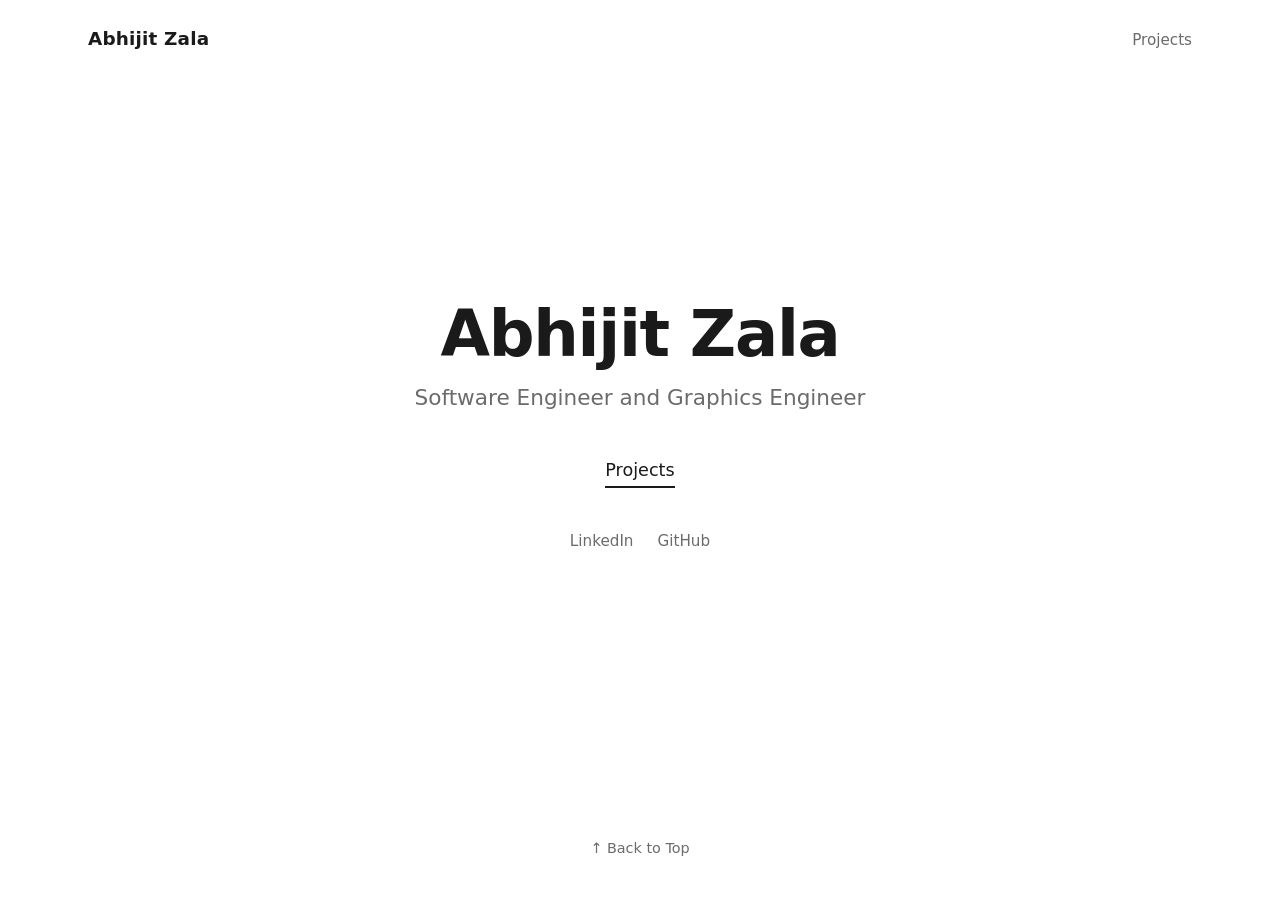
==== index.html @ 0364fd69 "first" ====
<!DOCTYPE html>
<html lang="en">
<head>
  <meta charset="UTF-8">
  <meta name="viewport" content="width=device-width, initial-scale=1">
  <title>Abhijit Zala</title>
  <meta name="description" content="Abhijit Zala - Software Engineer and Graphics Engineer">
  <link rel="stylesheet" href="style.css">
</head>
<body class="home-page">
  <header class="site-header">
    <a class="site-name" href="index.html">Abhijit Zala</a>
    <nav aria-label="Main">
      <a href="projects.html">Projects</a>
    </nav>
  </header>
  <main id="top" class="home">
    <h1>Abhijit Zala</h1>
    <p class="tagline">Software Engineer and Graphics Engineer</p>
    <nav class="home-links" aria-label="Projects">
      <a href="projects.html">Projects</a>
    </nav>
    <ul class="social">
      <li><a href="https://www.linkedin.com/in/abhijit-z/">LinkedIn</a></li>
      <li><a href="https://github.com/tiredbunny">GitHub</a></li>
    </ul>
  </main>
  <footer class="site-footer">
    <a href="#top">&uarr; Back to Top</a>
  </footer>
</body>
</html>
---- style.css ----
/* Minimal portfolio styling, structured like the old Adobe Portfolio site */
:root {
  --bg: #ffffff;
  --text: #1a1a1a;
  --muted: #6b6b6b;
  --line: #e6e6e6;
  --accent: #1a1a1a;
  --max: 1200px;
  --pad: clamp(1rem, 4vw, 3rem);
}

@media (prefers-color-scheme: dark) {
  :root {
    --bg: #111111;
    --text: #f0f0f0;
    --muted: #9a9a9a;
    --line: #2a2a2a;
    --accent: #f0f0f0;
  }
}

*, *::before, *::after { box-sizing: border-box; }

html { scroll-behavior: smooth; }

body {
  margin: 0;
  background: var(--bg);
  color: var(--text);
  font-family: system-ui, -apple-system, "Segoe UI", Roboto, Helvetica, Arial, sans-serif;
  line-height: 1.6;
  -webkit-font-smoothing: antialiased;
  min-height: 100vh;
  display: flex;
  flex-direction: column;
}

main { flex: 1; }

img { max-width: 100%; display: block; }
ul { margin: 0; padding: 0; list-style: none; }
h1, h2 { line-height: 1.2; font-weight: 600; }

a { color: inherit; text-decoration: none; }
a:focus-visible { outline: 2px solid var(--accent); outline-offset: 3px; }

.visually-hidden {
  position: absolute !important;
  width: 1px; height: 1px;
  overflow: hidden;
  clip: rect(0 0 0 0);
  white-space: nowrap;
}

/* ---------- Header ---------- */
.site-header {
  display: flex;
  align-items: baseline;
  justify-content: space-between;
  flex-wrap: wrap;
  gap: 0.5rem 2rem;
  padding: 1.5rem var(--pad);
  max-width: var(--max);
  width: 100%;
  margin: 0 auto;
}

.site-name { font-size: 1.15rem; font-weight: 600; letter-spacing: 0.01em; }

.site-header nav { display: flex; gap: 1.75rem; }
.site-header nav a { color: var(--muted); font-size: 0.95rem; transition: color 0.15s; }
.site-header nav a:hover { color: var(--text); }

/* ---------- Home ---------- */
.home {
  display: flex;
  flex-direction: column;
  align-items: center;
  justify-content: center;
  text-align: center;
  padding: 4rem var(--pad) 6rem;
}
.home h1 { font-size: clamp(2.25rem, 7vw, 4rem); margin: 0 0 0.5rem; letter-spacing: -0.02em; }
.tagline { font-size: clamp(1rem, 2.5vw, 1.35rem); color: var(--muted); margin: 0 0 2.5rem; }

.home-links { display: flex; flex-wrap: wrap; justify-content: center; gap: 1rem 2.5rem; margin-bottom: 2.5rem; }
.home-links a {
  font-size: 1.1rem;
  padding-bottom: 0.15rem;
  border-bottom: 2px solid var(--text);
  transition: opacity 0.15s;
}
.home-links a:hover { opacity: 0.6; }

.social { display: flex; gap: 1.5rem; }
.social a { color: var(--muted); font-size: 0.95rem; }
.social a:hover { color: var(--text); }

/* ---------- Project grid ---------- */
.grid {
  display: grid;
  grid-template-columns: repeat(auto-fill, minmax(260px, 1fr));
  gap: 2rem 1.5rem;
}

.listing .grid,
.more .grid { max-width: var(--max); margin: 0 auto; }

.listing main { padding: 1rem var(--pad) 4rem; }

.card { display: block; }
.thumb {
  display: block;
  aspect-ratio: 4 / 3;
  overflow: hidden;
  background: var(--line);
}
.thumb img { width: 100%; height: 100%; object-fit: cover; transition: transform 0.35s ease, opacity 0.2s; }
.card:hover .thumb img { transform: scale(1.04); opacity: 0.9; }

.caption { display: block; margin-top: 0.6rem; font-size: 0.95rem; font-weight: 500; }
.year { color: var(--muted); font-weight: 400; margin-left: 0.35rem; }

/* ---------- Project page ---------- */
.project-page { max-width: 820px; width: 100%; margin: 0 auto; padding: 1rem var(--pad) 3rem; }
.project-page h1 { font-size: clamp(1.75rem, 5vw, 2.5rem); margin: 0 0 0.35rem; letter-spacing: -0.01em; }
.tech { color: var(--muted); margin: 0 0 1.75rem; }
.cover { width: 100%; margin-bottom: 2rem; background: var(--line); }

.text p { margin: 0 0 1rem; }
.text h2 { font-size: 1.1rem; margin: 1.75rem 0 0.5rem; }
.text ul { list-style: disc; padding-left: 1.25rem; margin: 0 0 1rem; }
.text li { margin-bottom: 0.4rem; }
.source a { text-decoration: underline; text-underline-offset: 3px; word-break: break-all; }

.more { margin-top: 4rem; padding-top: 2rem; border-top: 1px solid var(--line); max-width: var(--max); width: 100%; }
.more h2 { font-size: 1.1rem; margin: 0 0 1.25rem; }
.project-page { max-width: var(--max); }
.project-page article { max-width: 820px; margin: 0 auto; }
.back { margin: 2rem 0 0; color: var(--muted); }
.back a:hover { color: var(--text); }

/* ---------- Gallery (screenshots from the old project page) ---------- */
.gallery { display: grid; gap: 1.25rem; margin-top: 2rem; }
.gallery figure { margin: 0; }
.gallery img { width: 100%; background: var(--line); }
.gallery video { width: 100%; background: #000; }
.gallery .embed { aspect-ratio: 16 / 9; }
.gallery .embed iframe { width: 100%; height: 100%; border: 0; }

/* ---------- Footer ---------- */
.site-footer {
  text-align: center;
  padding: 2rem var(--pad) 2.5rem;
  color: var(--muted);
  font-size: 0.9rem;
}
.site-footer a:hover { color: var(--text); }

@media (max-width: 560px) {
  .grid { grid-template-columns: 1fr; }
}

@media (prefers-reduced-motion: reduce) {
  html { scroll-behavior: auto; }
  * { transition: none !important; }
}
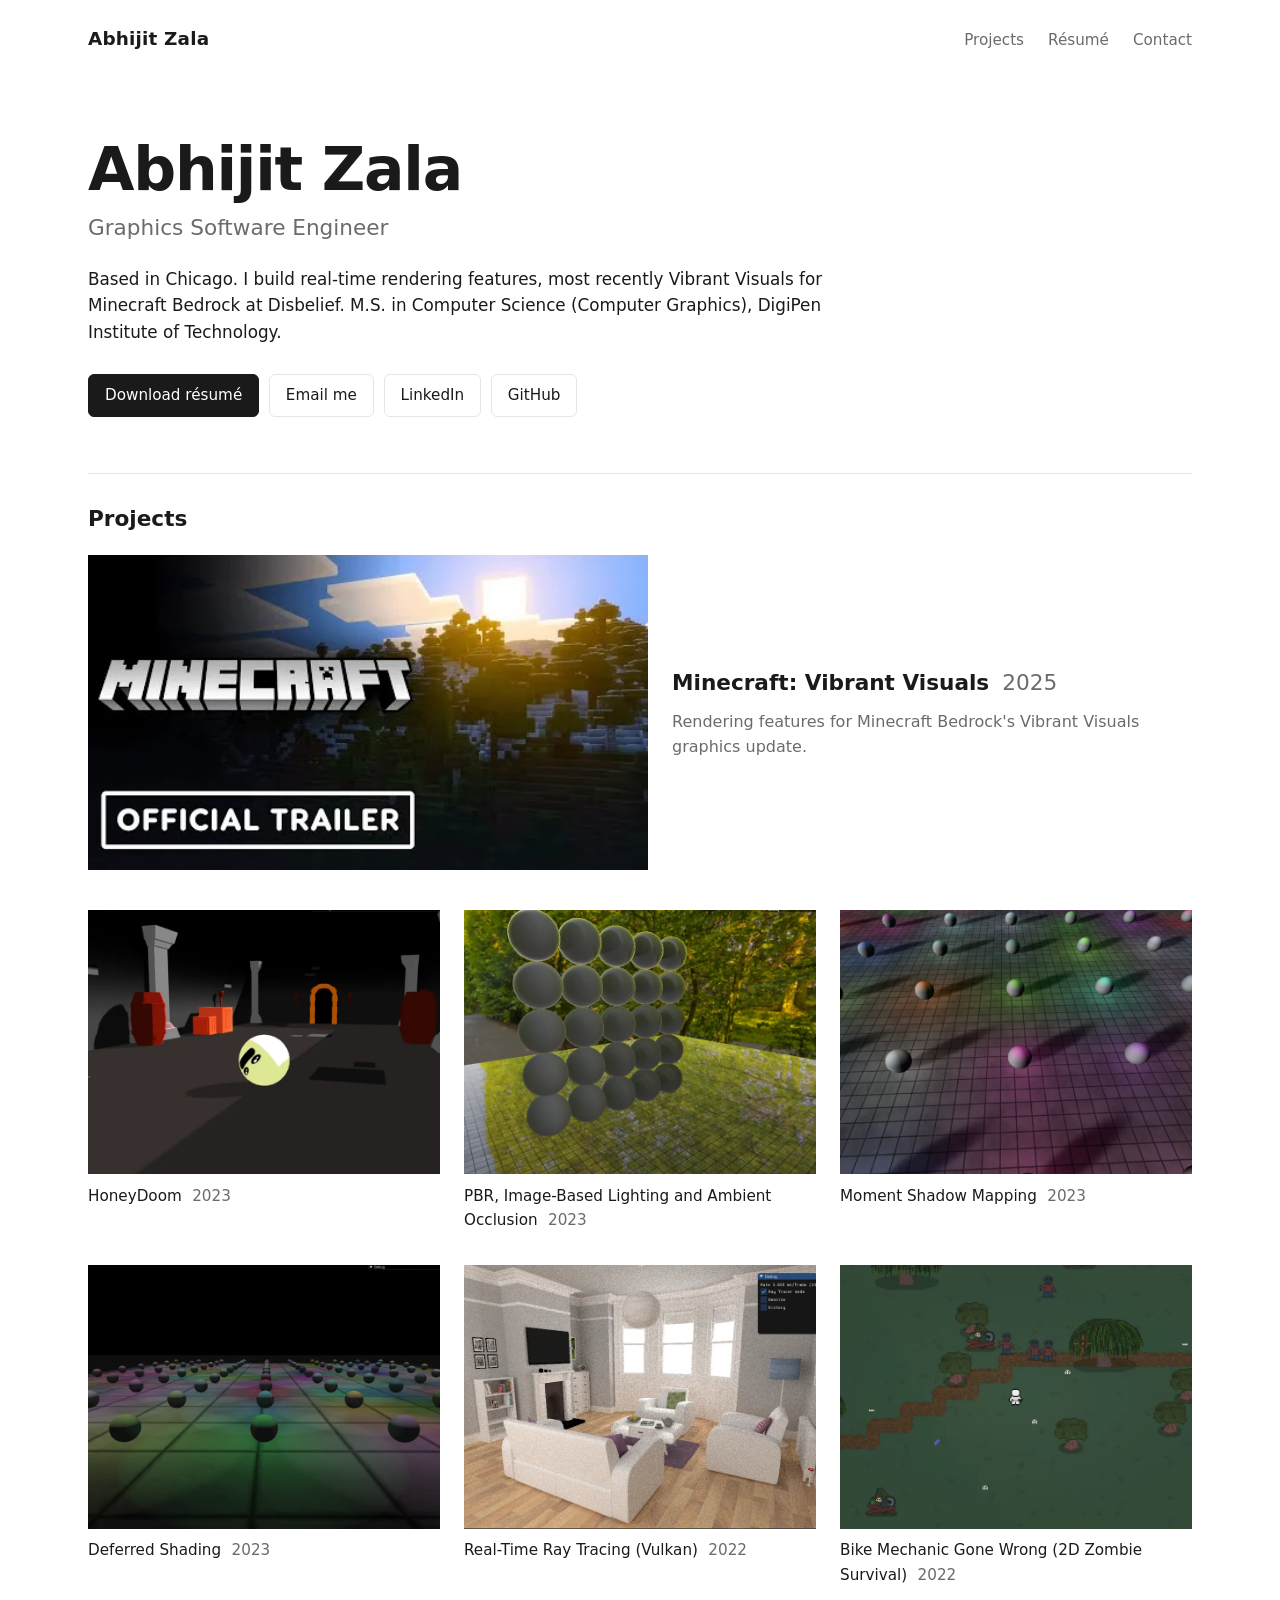
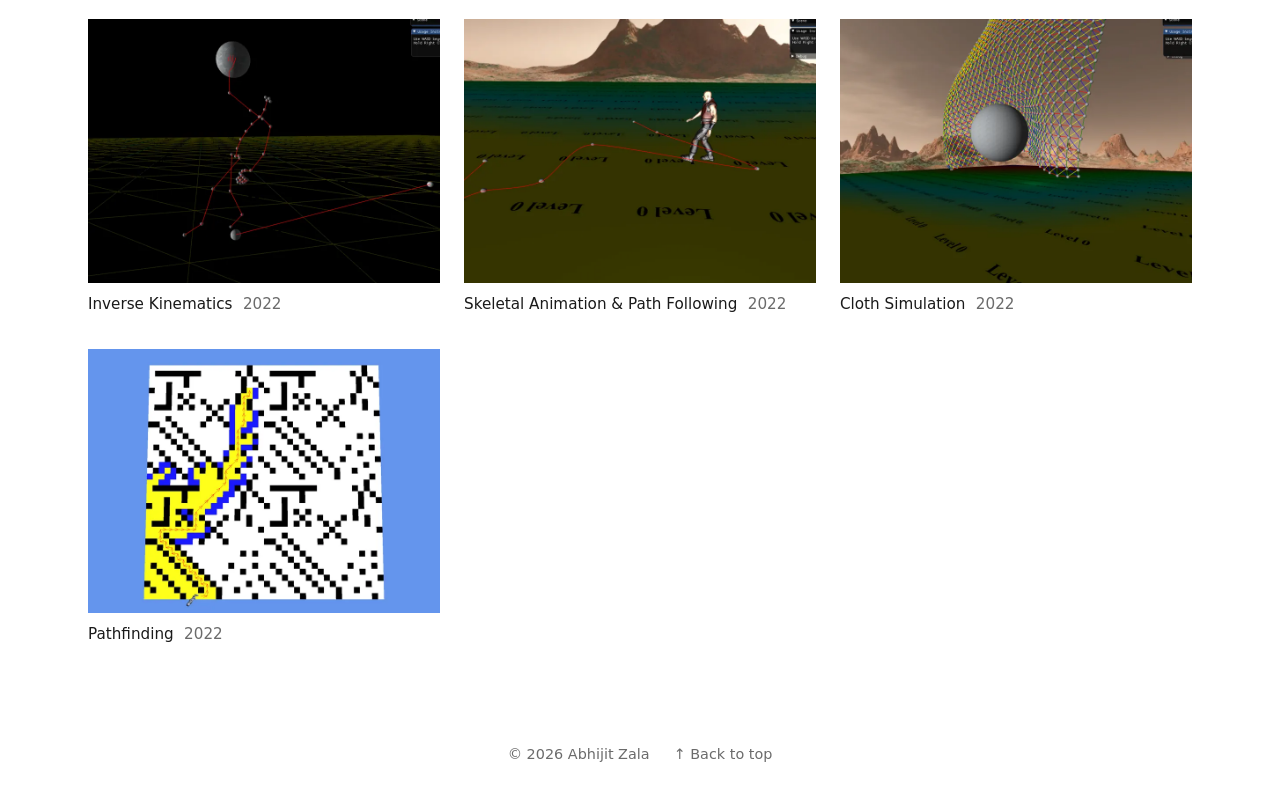
==== commit 4ae6cffc: "Update" ====
--- a/index.html
+++ b/index.html
@@ -3,30 +3,118 @@
 <head>
   <meta charset="UTF-8">
   <meta name="viewport" content="width=device-width, initial-scale=1">
-  <title>Abhijit Zala</title>
-  <meta name="description" content="Abhijit Zala - Software Engineer and Graphics Engineer">
+  <title>Abhijit Zala | Graphics Software Engineer</title>
+  <meta name="description" content="Based in Chicago. I build real-time rendering features, most recently Vibrant Visuals for Minecraft Bedrock at Disbelief. M.S. in Computer Science (Computer Graphics), DigiPen Institute of Technology.">
+  <link rel="canonical" href="https://abjitzala.github.io/">
+  <link rel="icon" href="favicon.svg" type="image/svg+xml">
+  <meta property="og:type" content="website">
+  <meta property="og:site_name" content="Abhijit Zala">
+  <meta property="og:title" content="Abhijit Zala | Graphics Software Engineer">
+  <meta property="og:description" content="Based in Chicago. I build real-time rendering features, most recently Vibrant Visuals for Minecraft Bedrock at Disbelief. M.S. in Computer Science (Computer Graphics), DigiPen Institute of Technology.">
+  <meta property="og:url" content="https://abjitzala.github.io/">
+  <meta property="og:image" content="https://abjitzala.github.io/img/og.jpg">
+  <meta property="og:image:width" content="1200">
+  <meta property="og:image:height" content="630">
+  <meta name="twitter:card" content="summary_large_image">
   <link rel="stylesheet" href="style.css">
 </head>
 <body class="home-page">
   <header class="site-header">
     <a class="site-name" href="index.html">Abhijit Zala</a>
     <nav aria-label="Main">
-      <a href="projects.html">Projects</a>
+      <a href="index.html#projects">Projects</a>
+      <a href="Abhijit_Zala_Resume.pdf">Résumé</a>
+      <a href="mailto:abhijeetzala81@gmail.com">Contact</a>
     </nav>
   </header>
   <main id="top" class="home">
-    <h1>Abhijit Zala</h1>
-    <p class="tagline">Software Engineer and Graphics Engineer</p>
-    <nav class="home-links" aria-label="Projects">
-      <a href="projects.html">Projects</a>
-    </nav>
-    <ul class="social">
-      <li><a href="https://www.linkedin.com/in/abhijit-z/">LinkedIn</a></li>
-      <li><a href="https://github.com/tiredbunny">GitHub</a></li>
-    </ul>
+    <section class="intro">
+      <h1>Abhijit Zala</h1>
+      <p class="tagline">Graphics Software Engineer</p>
+      <p class="bio">Based in Chicago. I build real-time rendering features, most recently Vibrant Visuals for Minecraft Bedrock at Disbelief. M.S. in Computer Science (Computer Graphics), DigiPen Institute of Technology.</p>
+      <ul class="actions">
+        <li><a class="btn primary" href="Abhijit_Zala_Resume.pdf">Download résumé</a></li>
+        <li><a class="btn" href="mailto:abhijeetzala81@gmail.com">Email me</a></li>
+        <li><a class="btn" href="https://www.linkedin.com/in/abhijit-z/">LinkedIn</a></li>
+        <li><a class="btn" href="https://github.com/abjitzala">GitHub</a></li>
+      </ul>
+    </section>
+    <section id="projects" class="projects" aria-labelledby="projects-title">
+      <h2 id="projects-title">Projects</h2>
+      <a class="card featured" href="minecraft-vibrant-visuals.html">
+        <span class="thumb"><img src="img/thumbs/minecraft-vibrant-visuals.webp" alt="" width="480" height="270" loading="eager" decoding="async"></span>
+        <span class="card-text">
+          <span class="caption">Minecraft: Vibrant Visuals <span class="year">2025</span></span>
+          <span class="blurb">Rendering features for Minecraft Bedrock&#x27;s Vibrant Visuals graphics update.</span>
+        </span>
+      </a>
+      <div class="grid">
+      <a class="card" href="honeydoom.html">
+        <span class="thumb"><img src="img/thumbs/honeydoom.webp" alt="" width="800" height="600" loading="lazy" decoding="async"></span>
+        <span class="card-text">
+          <span class="caption">HoneyDoom <span class="year">2023</span></span>
+        </span>
+      </a>
+      <a class="card" href="pbr-ibl-ambient-occlusion.html">
+        <span class="thumb"><img src="img/thumbs/pbr-ibl-ambient-occlusion.webp" alt="" width="800" height="600" loading="lazy" decoding="async"></span>
+        <span class="card-text">
+          <span class="caption">PBR, Image-Based Lighting and Ambient Occlusion <span class="year">2023</span></span>
+        </span>
+      </a>
+      <a class="card" href="moment-shadow-mapping.html">
+        <span class="thumb"><img src="img/thumbs/moment-shadow-mapping.webp" alt="" width="800" height="600" loading="lazy" decoding="async"></span>
+        <span class="card-text">
+          <span class="caption">Moment Shadow Mapping <span class="year">2023</span></span>
+        </span>
+      </a>
+      <a class="card" href="deferred-shading.html">
+        <span class="thumb"><img src="img/thumbs/deferred-shading.webp" alt="" width="800" height="600" loading="lazy" decoding="async"></span>
+        <span class="card-text">
+          <span class="caption">Deferred Shading <span class="year">2023</span></span>
+        </span>
+      </a>
+      <a class="card" href="real-time-ray-tracing-vulkan.html">
+        <span class="thumb"><img src="img/thumbs/real-time-ray-tracing-vulkan.webp" alt="" width="800" height="600" loading="lazy" decoding="async"></span>
+        <span class="card-text">
+          <span class="caption">Real-Time Ray Tracing (Vulkan) <span class="year">2022</span></span>
+        </span>
+      </a>
+      <a class="card" href="bmgwcisiazif-2d-zombie-shooter.html">
+        <span class="thumb"><img src="img/thumbs/bmgwcisiazif-2d-zombie-shooter.webp" alt="" width="800" height="600" loading="lazy" decoding="async"></span>
+        <span class="card-text">
+          <span class="caption">Bike Mechanic Gone Wrong (2D Zombie Survival) <span class="year">2022</span></span>
+        </span>
+      </a>
+      <a class="card" href="inverse-kinematics.html">
+        <span class="thumb"><img src="img/thumbs/inverse-kinematics.webp" alt="" width="800" height="600" loading="lazy" decoding="async"></span>
+        <span class="card-text">
+          <span class="caption">Inverse Kinematics <span class="year">2022</span></span>
+        </span>
+      </a>
+      <a class="card" href="skeleton-animation-path-following.html">
+        <span class="thumb"><img src="img/thumbs/skeleton-animation-path-following.webp" alt="" width="800" height="600" loading="lazy" decoding="async"></span>
+        <span class="card-text">
+          <span class="caption">Skeletal Animation &amp; Path Following <span class="year">2022</span></span>
+        </span>
+      </a>
+      <a class="card" href="cloth-simulation.html">
+        <span class="thumb"><img src="img/thumbs/cloth-simulation.webp" alt="" width="800" height="600" loading="lazy" decoding="async"></span>
+        <span class="card-text">
+          <span class="caption">Cloth Simulation <span class="year">2022</span></span>
+        </span>
+      </a>
+      <a class="card" href="pathfinding.html">
+        <span class="thumb"><img src="img/thumbs/pathfinding.webp" alt="" width="800" height="600" loading="lazy" decoding="async"></span>
+        <span class="card-text">
+          <span class="caption">Pathfinding <span class="year">2022</span></span>
+        </span>
+      </a>
+      </div>
+    </section>
   </main>
   <footer class="site-footer">
-    <a href="#top">&uarr; Back to Top</a>
+    <span>&copy; 2026 Abhijit Zala</span>
+    <a href="#top">&uarr; Back to top</a>
   </footer>
 </body>
 </html>
--- a/style.css
+++ b/style.css
@@ -1,10 +1,12 @@
-/* Minimal portfolio styling, structured like the old Adobe Portfolio site */
+/* Minimal portfolio styling */
 :root {
   --bg: #ffffff;
   --text: #1a1a1a;
   --muted: #6b6b6b;
   --line: #e6e6e6;
   --accent: #1a1a1a;
+  --btn-bg: #1a1a1a;
+  --btn-text: #ffffff;
   --max: 1200px;
   --pad: clamp(1rem, 4vw, 3rem);
 }
@@ -16,6 +18,8 @@
     --muted: #9a9a9a;
     --line: #2a2a2a;
     --accent: #f0f0f0;
+    --btn-bg: #f0f0f0;
+    --btn-text: #111111;
   }
 }
 
@@ -35,22 +39,14 @@
   flex-direction: column;
 }
 
-main { flex: 1; }
+main { flex: 1; width: 100%; }
 
-img { max-width: 100%; display: block; }
+img { max-width: 100%; height: auto; display: block; }
 ul { margin: 0; padding: 0; list-style: none; }
 h1, h2 { line-height: 1.2; font-weight: 600; }
 
 a { color: inherit; text-decoration: none; }
 a:focus-visible { outline: 2px solid var(--accent); outline-offset: 3px; }
-
-.visually-hidden {
-  position: absolute !important;
-  width: 1px; height: 1px;
-  overflow: hidden;
-  clip: rect(0 0 0 0);
-  white-space: nowrap;
-}
 
 /* ---------- Header ---------- */
 .site-header {
@@ -67,34 +63,35 @@
 
 .site-name { font-size: 1.15rem; font-weight: 600; letter-spacing: 0.01em; }
 
-.site-header nav { display: flex; gap: 1.75rem; }
+.site-header nav { display: flex; flex-wrap: wrap; gap: 0.25rem 1.5rem; }
 .site-header nav a { color: var(--muted); font-size: 0.95rem; transition: color 0.15s; }
 .site-header nav a:hover { color: var(--text); }
 
+/* ---------- Buttons ---------- */
+.btn {
+  display: inline-block;
+  padding: 0.5rem 1rem;
+  border: 1px solid var(--line);
+  border-radius: 6px;
+  font-size: 0.95rem;
+  font-weight: 500;
+  transition: border-color 0.15s, opacity 0.15s;
+}
+.btn:hover { border-color: var(--text); }
+.btn.primary { background: var(--btn-bg); color: var(--btn-text); border-color: var(--btn-bg); }
+.btn.primary:hover { opacity: 0.85; }
+
 /* ---------- Home ---------- */
-.home {
-  display: flex;
-  flex-direction: column;
-  align-items: center;
-  justify-content: center;
-  text-align: center;
-  padding: 4rem var(--pad) 6rem;
-}
-.home h1 { font-size: clamp(2.25rem, 7vw, 4rem); margin: 0 0 0.5rem; letter-spacing: -0.02em; }
-.tagline { font-size: clamp(1rem, 2.5vw, 1.35rem); color: var(--muted); margin: 0 0 2.5rem; }
+.home { max-width: var(--max); margin: 0 auto; padding: 1rem var(--pad) 4rem; }
 
-.home-links { display: flex; flex-wrap: wrap; justify-content: center; gap: 1rem 2.5rem; margin-bottom: 2.5rem; }
-.home-links a {
-  font-size: 1.1rem;
-  padding-bottom: 0.15rem;
-  border-bottom: 2px solid var(--text);
-  transition: opacity 0.15s;
-}
-.home-links a:hover { opacity: 0.6; }
+.intro { padding: 2.5rem 0 3.5rem; max-width: 760px; }
+.intro h1 { font-size: clamp(2.25rem, 7vw, 3.75rem); margin: 0 0 0.35rem; letter-spacing: -0.02em; }
+.tagline { font-size: clamp(1.05rem, 2.5vw, 1.35rem); color: var(--muted); margin: 0 0 1.25rem; }
+.bio { font-size: 1.05rem; margin: 0 0 1.75rem; }
+.actions { display: flex; flex-wrap: wrap; gap: 0.6rem; }
 
-.social { display: flex; gap: 1.5rem; }
-.social a { color: var(--muted); font-size: 0.95rem; }
-.social a:hover { color: var(--text); }
+.projects { border-top: 1px solid var(--line); padding-top: 2rem; }
+.projects > h2 { font-size: 1.35rem; margin: 0 0 1.5rem; }
 
 /* ---------- Project grid ---------- */
 .grid {
@@ -102,11 +99,6 @@
   grid-template-columns: repeat(auto-fill, minmax(260px, 1fr));
   gap: 2rem 1.5rem;
 }
-
-.listing .grid,
-.more .grid { max-width: var(--max); margin: 0 auto; }
-
-.listing main { padding: 1rem var(--pad) 4rem; }
 
 .card { display: block; }
 .thumb {
@@ -118,44 +110,69 @@
 .thumb img { width: 100%; height: 100%; object-fit: cover; transition: transform 0.35s ease, opacity 0.2s; }
 .card:hover .thumb img { transform: scale(1.04); opacity: 0.9; }
 
+.card-text { display: block; }
 .caption { display: block; margin-top: 0.6rem; font-size: 0.95rem; font-weight: 500; }
 .year { color: var(--muted); font-weight: 400; margin-left: 0.35rem; }
 
+/* Featured project: large card above the grid */
+.card.featured {
+  display: grid;
+  grid-template-columns: minmax(0, 560px) minmax(0, 1fr);
+  gap: 1.5rem;
+  align-items: center;
+  margin-bottom: 2.5rem;
+}
+.card.featured .thumb { aspect-ratio: 16 / 9; }
+.card.featured .caption { font-size: 1.35rem; font-weight: 600; margin-top: 0; }
+.card.featured .blurb { display: block; color: var(--muted); margin-top: 0.5rem; }
+
 /* ---------- Project page ---------- */
-.project-page { max-width: 820px; width: 100%; margin: 0 auto; padding: 1rem var(--pad) 3rem; }
+.project-page { max-width: var(--max); margin: 0 auto; padding: 1rem var(--pad) 3rem; }
+.project-page article { max-width: 820px; margin: 0 auto; }
 .project-page h1 { font-size: clamp(1.75rem, 5vw, 2.5rem); margin: 0 0 0.35rem; letter-spacing: -0.01em; }
 .tech { color: var(--muted); margin: 0 0 1.75rem; }
-.cover { width: 100%; margin-bottom: 2rem; background: var(--line); }
+.tech .year { margin-left: 0.5rem; }
 
 .text p { margin: 0 0 1rem; }
 .text h2 { font-size: 1.1rem; margin: 1.75rem 0 0.5rem; }
 .text ul { list-style: disc; padding-left: 1.25rem; margin: 0 0 1rem; }
 .text li { margin-bottom: 0.4rem; }
-.source a { text-decoration: underline; text-underline-offset: 3px; word-break: break-all; }
 
-.more { margin-top: 4rem; padding-top: 2rem; border-top: 1px solid var(--line); max-width: var(--max); width: 100%; }
+.links { display: flex; flex-wrap: wrap; gap: 0.6rem; margin: 1.5rem 0 0; }
+
+/* Video at the top of a project page */
+.hero-video { margin: 0 0 2rem; }
+
+/* Videos and screenshots */
+.embed { margin: 0; aspect-ratio: 16 / 9; background: #000; }
+.embed iframe { width: 100%; height: 100%; border: 0; display: block; }
+
+.gallery { display: grid; gap: 2rem; margin-top: 2.5rem; }
+.gallery figure { margin: 0; }
+.gallery img { width: 100%; background: var(--line); }
+figcaption { color: var(--muted); font-size: 0.9rem; margin-top: 0.5rem; }
+
+.more { margin-top: 4rem; padding-top: 2rem; border-top: 1px solid var(--line); }
 .more h2 { font-size: 1.1rem; margin: 0 0 1.25rem; }
-.project-page { max-width: var(--max); }
-.project-page article { max-width: 820px; margin: 0 auto; }
 .back { margin: 2rem 0 0; color: var(--muted); }
 .back a:hover { color: var(--text); }
 
-/* ---------- Gallery (screenshots from the old project page) ---------- */
-.gallery { display: grid; gap: 1.25rem; margin-top: 2rem; }
-.gallery figure { margin: 0; }
-.gallery img { width: 100%; background: var(--line); }
-.gallery video { width: 100%; background: #000; }
-.gallery .embed { aspect-ratio: 16 / 9; }
-.gallery .embed iframe { width: 100%; height: 100%; border: 0; }
-
 /* ---------- Footer ---------- */
 .site-footer {
-  text-align: center;
+  display: flex;
+  justify-content: center;
+  flex-wrap: wrap;
+  gap: 0.5rem 1.5rem;
   padding: 2rem var(--pad) 2.5rem;
   color: var(--muted);
   font-size: 0.9rem;
 }
 .site-footer a:hover { color: var(--text); }
+
+@media (max-width: 700px) {
+  .card.featured { grid-template-columns: 1fr; gap: 0.75rem; }
+  .intro { padding: 1rem 0 2.5rem; }
+}
 
 @media (max-width: 560px) {
   .grid { grid-template-columns: 1fr; }
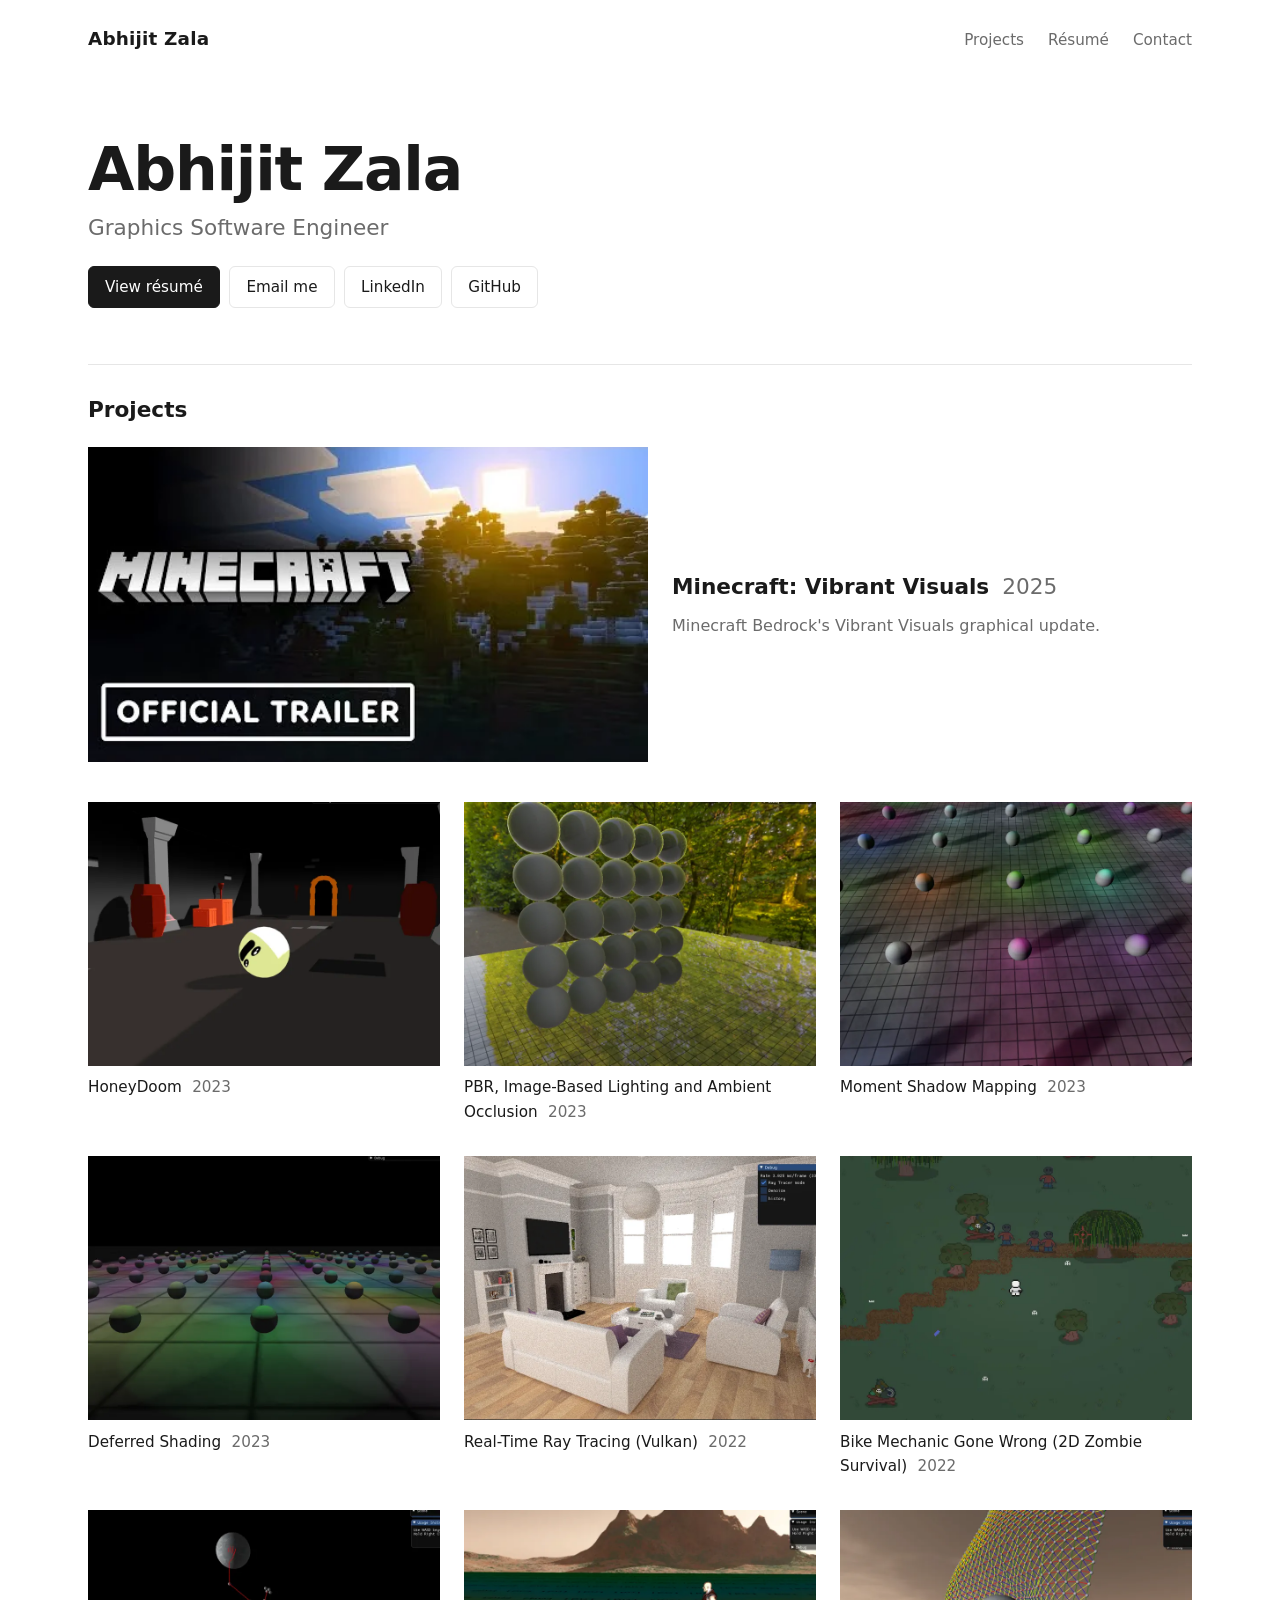
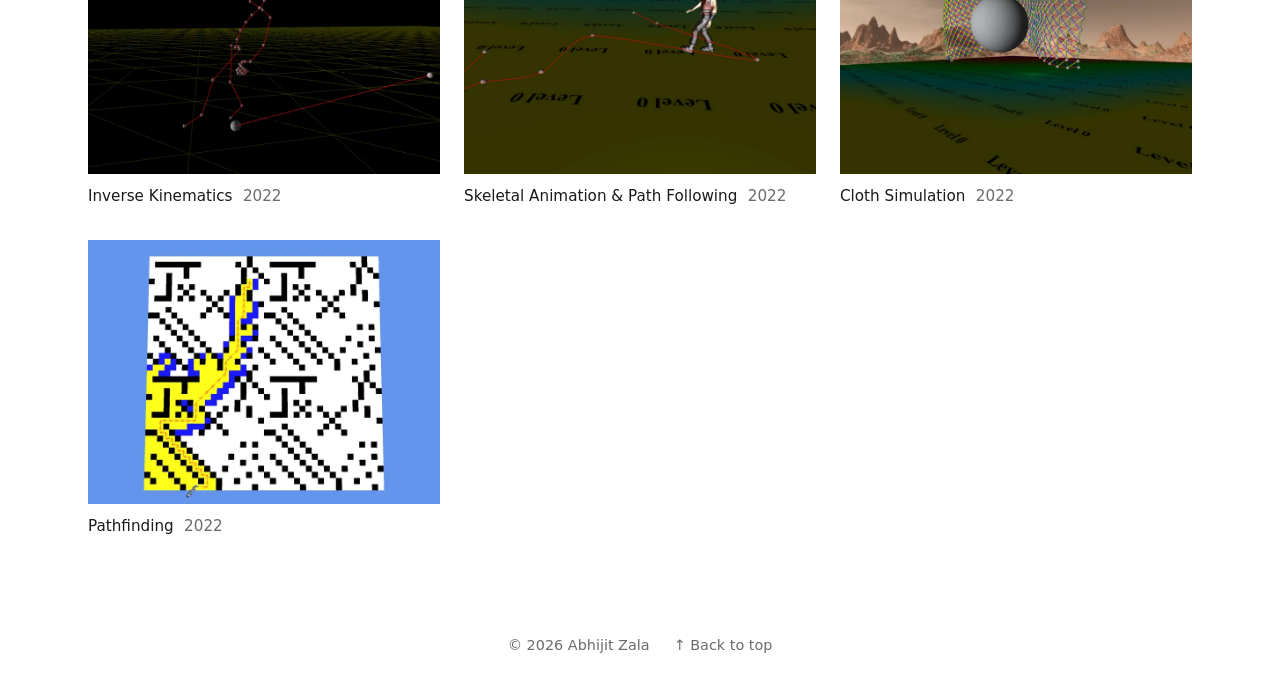
==== commit 3d49ea0c: "Update" ====
--- a/index.html
+++ b/index.html
@@ -4,13 +4,13 @@
   <meta charset="UTF-8">
   <meta name="viewport" content="width=device-width, initial-scale=1">
   <title>Abhijit Zala | Graphics Software Engineer</title>
-  <meta name="description" content="Based in Chicago. I build real-time rendering features, most recently Vibrant Visuals for Minecraft Bedrock at Disbelief. M.S. in Computer Science (Computer Graphics), DigiPen Institute of Technology.">
+  <meta name="description" content="Portfolio of Abhijit Zala, graphics software engineer: real-time rendering and graphics projects.">
   <link rel="canonical" href="https://abjitzala.github.io/">
   <link rel="icon" href="favicon.svg" type="image/svg+xml">
   <meta property="og:type" content="website">
   <meta property="og:site_name" content="Abhijit Zala">
   <meta property="og:title" content="Abhijit Zala | Graphics Software Engineer">
-  <meta property="og:description" content="Based in Chicago. I build real-time rendering features, most recently Vibrant Visuals for Minecraft Bedrock at Disbelief. M.S. in Computer Science (Computer Graphics), DigiPen Institute of Technology.">
+  <meta property="og:description" content="Portfolio of Abhijit Zala, graphics software engineer: real-time rendering and graphics projects.">
   <meta property="og:url" content="https://abjitzala.github.io/">
   <meta property="og:image" content="https://abjitzala.github.io/img/og.jpg">
   <meta property="og:image:width" content="1200">
@@ -31,9 +31,8 @@
     <section class="intro">
       <h1>Abhijit Zala</h1>
       <p class="tagline">Graphics Software Engineer</p>
-      <p class="bio">Based in Chicago. I build real-time rendering features, most recently Vibrant Visuals for Minecraft Bedrock at Disbelief. M.S. in Computer Science (Computer Graphics), DigiPen Institute of Technology.</p>
       <ul class="actions">
-        <li><a class="btn primary" href="Abhijit_Zala_Resume.pdf">Download résumé</a></li>
+        <li><a class="btn primary" href="Abhijit_Zala_Resume.pdf">View résumé</a></li>
         <li><a class="btn" href="mailto:abhijeetzala81@gmail.com">Email me</a></li>
         <li><a class="btn" href="https://www.linkedin.com/in/abhijit-z/">LinkedIn</a></li>
         <li><a class="btn" href="https://github.com/abjitzala">GitHub</a></li>
@@ -45,7 +44,7 @@
         <span class="thumb"><img src="img/thumbs/minecraft-vibrant-visuals.webp" alt="" width="480" height="270" loading="eager" decoding="async"></span>
         <span class="card-text">
           <span class="caption">Minecraft: Vibrant Visuals <span class="year">2025</span></span>
-          <span class="blurb">Rendering features for Minecraft Bedrock&#x27;s Vibrant Visuals graphics update.</span>
+          <span class="blurb">Minecraft Bedrock&#x27;s Vibrant Visuals graphical update.</span>
         </span>
       </a>
       <div class="grid">
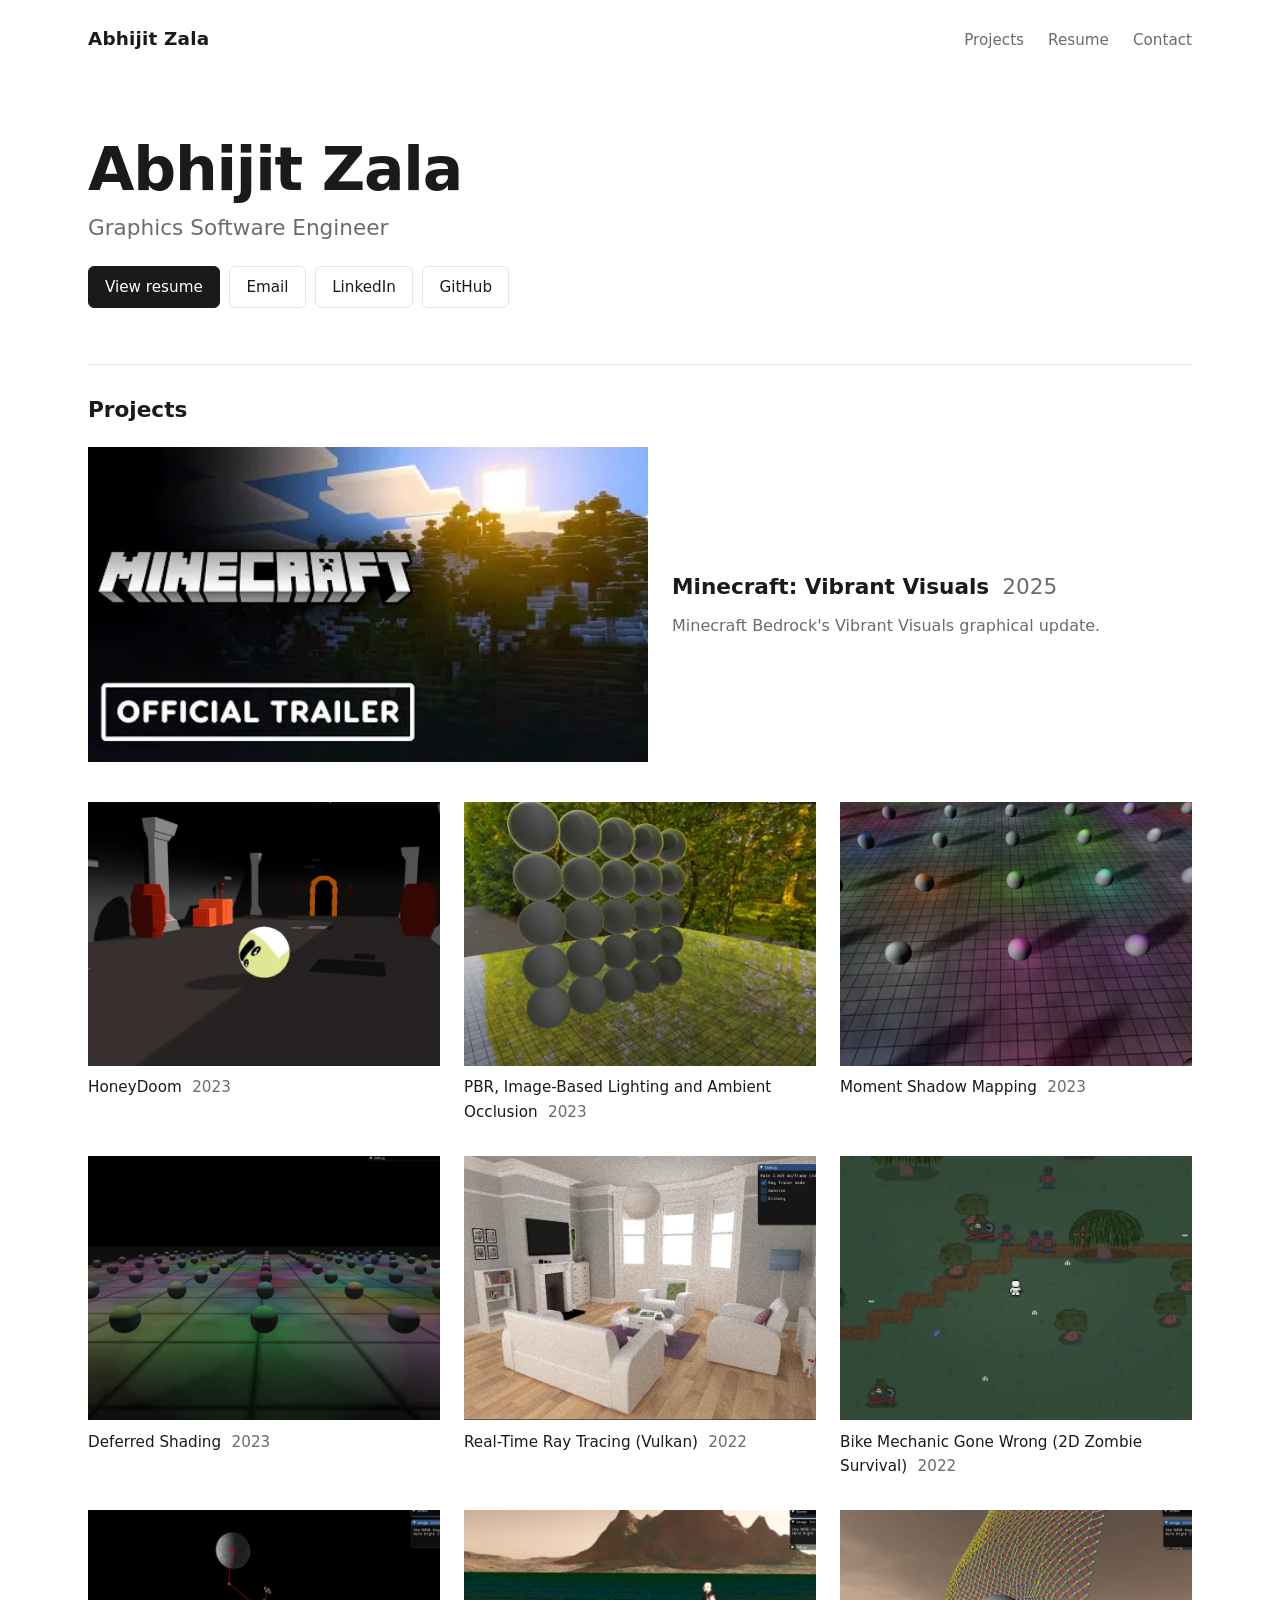
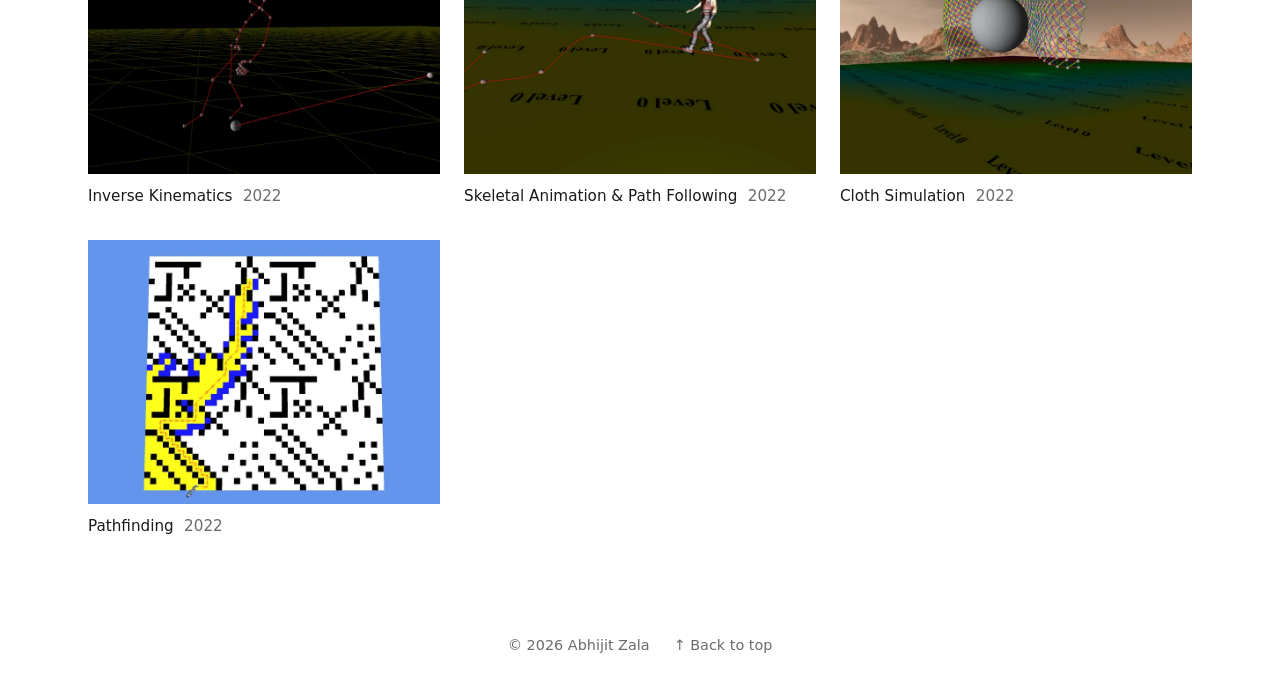
==== commit cc4f1a0a: "Update" ====
--- a/index.html
+++ b/index.html
@@ -23,7 +23,7 @@
     <a class="site-name" href="index.html">Abhijit Zala</a>
     <nav aria-label="Main">
       <a href="index.html#projects">Projects</a>
-      <a href="Abhijit_Zala_Resume.pdf">Résumé</a>
+      <a href="Abhijit_Zala_Resume.pdf">Resume</a>
       <a href="mailto:abhijeetzala81@gmail.com">Contact</a>
     </nav>
   </header>
@@ -32,8 +32,8 @@
       <h1>Abhijit Zala</h1>
       <p class="tagline">Graphics Software Engineer</p>
       <ul class="actions">
-        <li><a class="btn primary" href="Abhijit_Zala_Resume.pdf">View résumé</a></li>
-        <li><a class="btn" href="mailto:abhijeetzala81@gmail.com">Email me</a></li>
+        <li><a class="btn primary" href="Abhijit_Zala_Resume.pdf">View resume</a></li>
+        <li><a class="btn" href="mailto:abhijeetzala81@gmail.com">Email</a></li>
         <li><a class="btn" href="https://www.linkedin.com/in/abhijit-z/">LinkedIn</a></li>
         <li><a class="btn" href="https://github.com/abjitzala">GitHub</a></li>
       </ul>
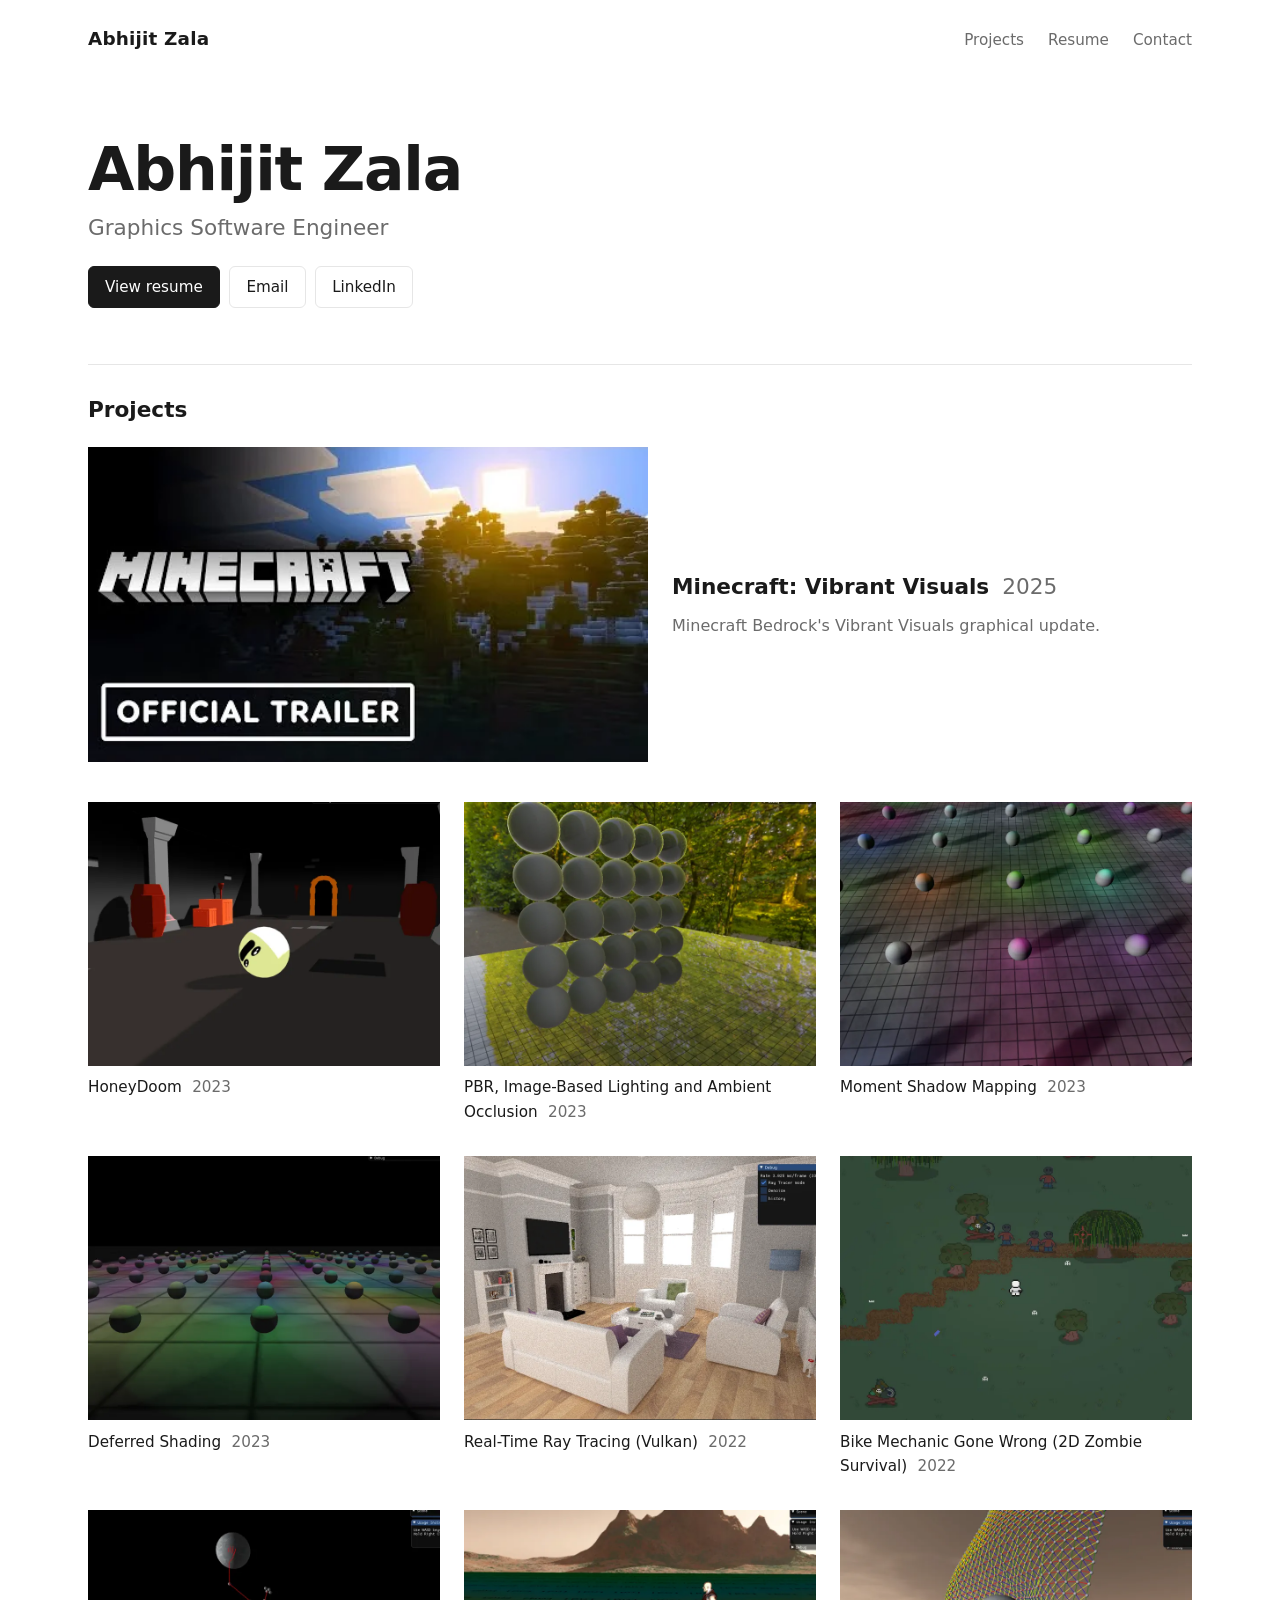
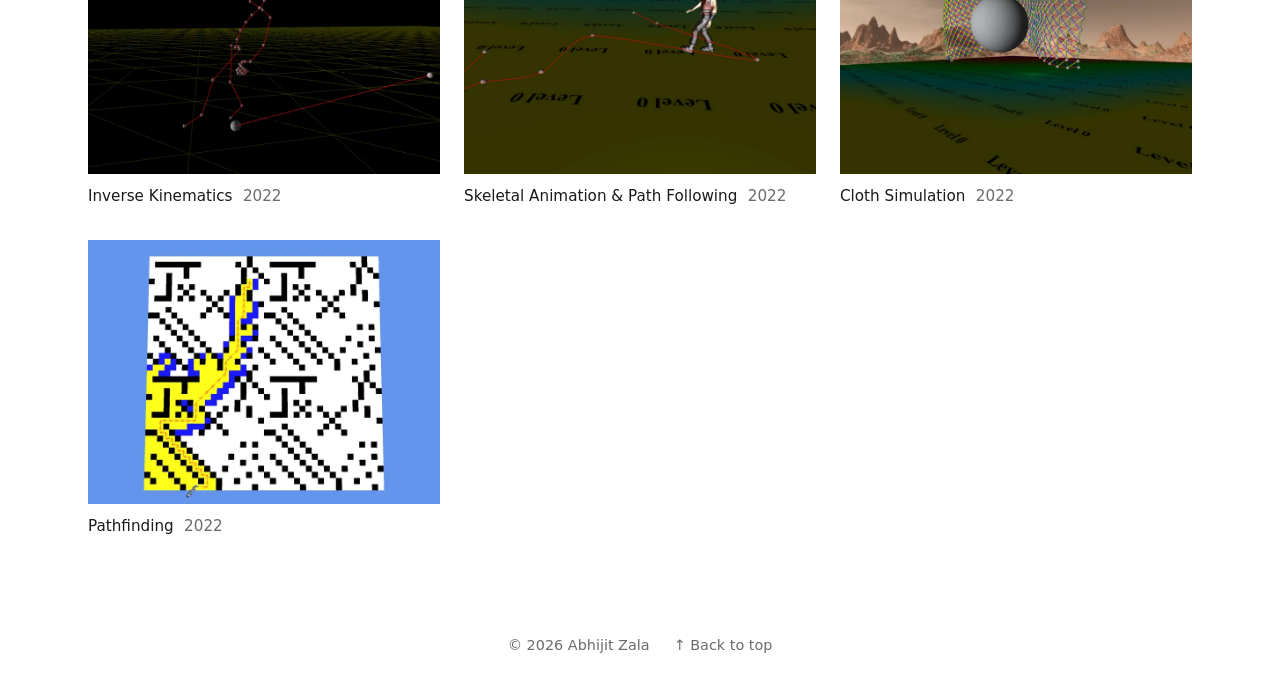
==== commit af07ae25: "Update" ====
--- a/index.html
+++ b/index.html
@@ -35,7 +35,6 @@
         <li><a class="btn primary" href="Abhijit_Zala_Resume.pdf">View resume</a></li>
         <li><a class="btn" href="mailto:abhijeetzala81@gmail.com">Email</a></li>
         <li><a class="btn" href="https://www.linkedin.com/in/abhijit-z/">LinkedIn</a></li>
-        <li><a class="btn" href="https://github.com/abjitzala">GitHub</a></li>
       </ul>
     </section>
     <section id="projects" class="projects" aria-labelledby="projects-title">
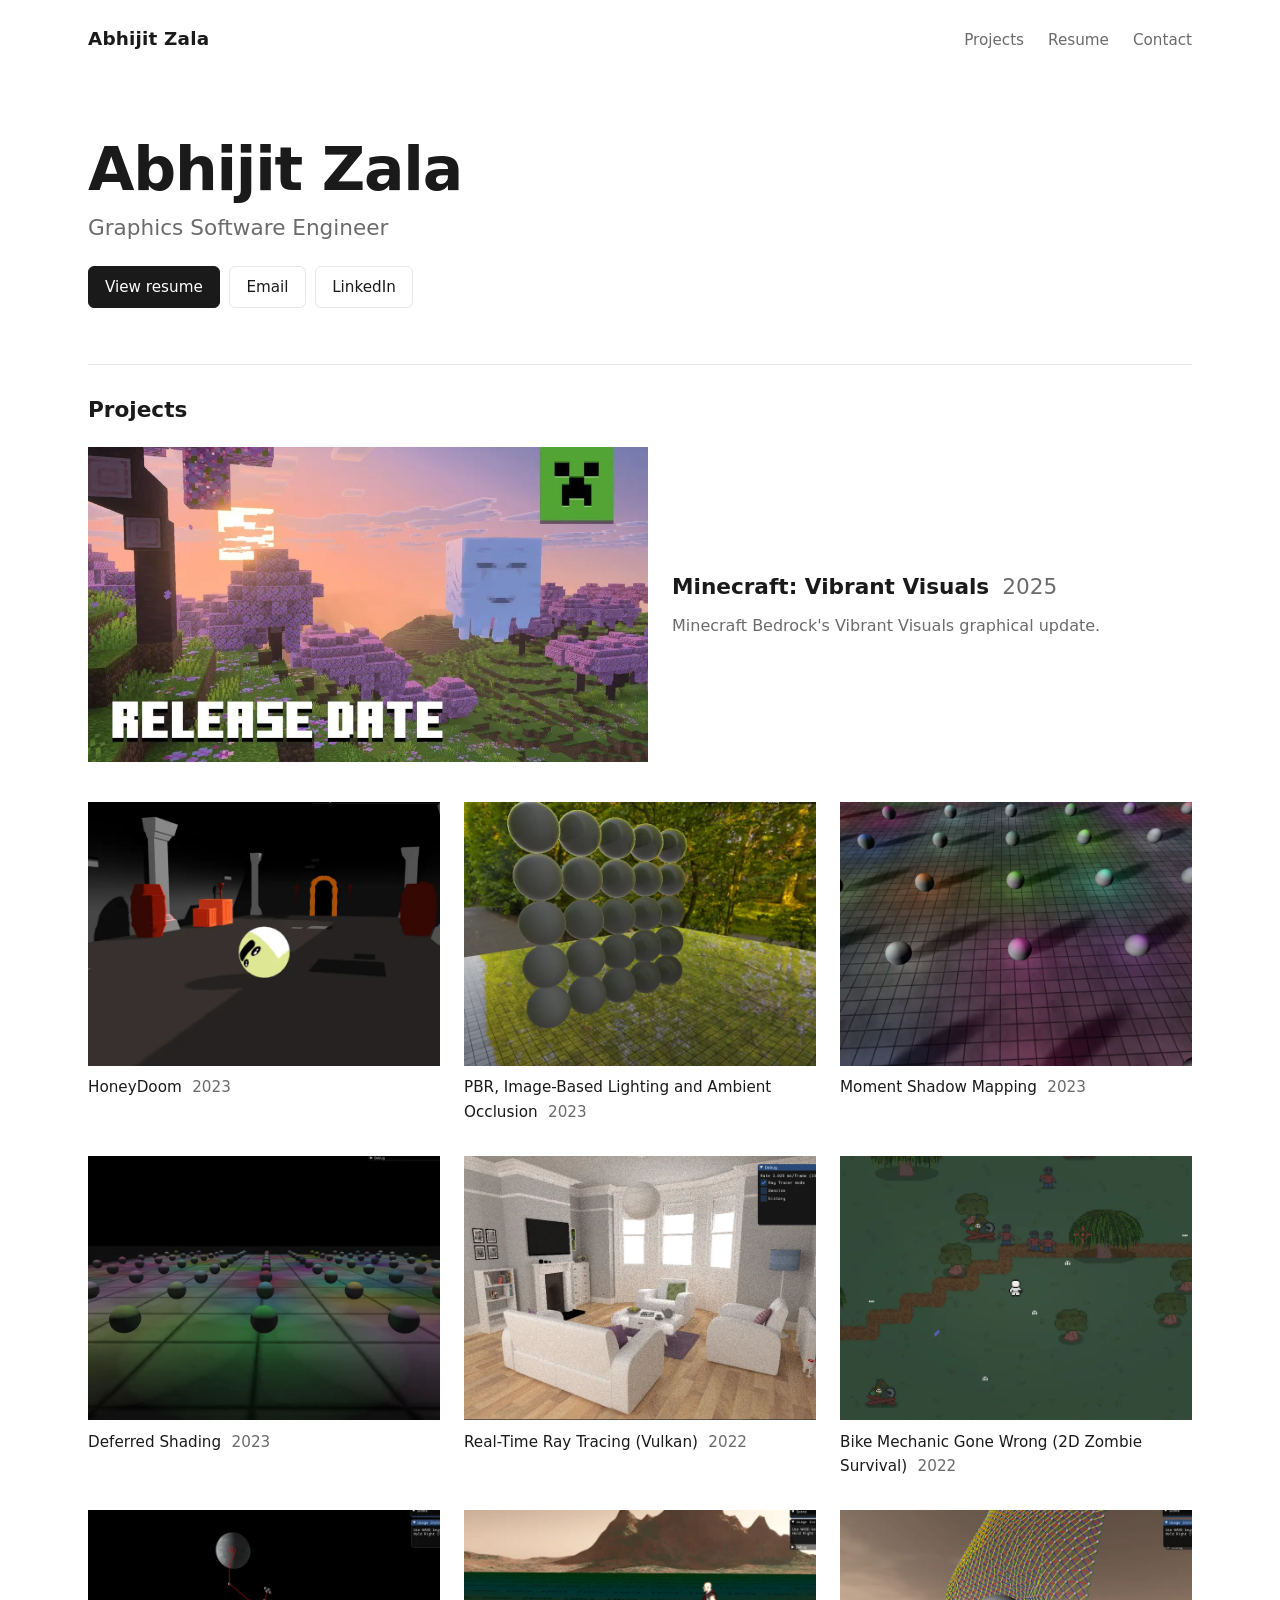
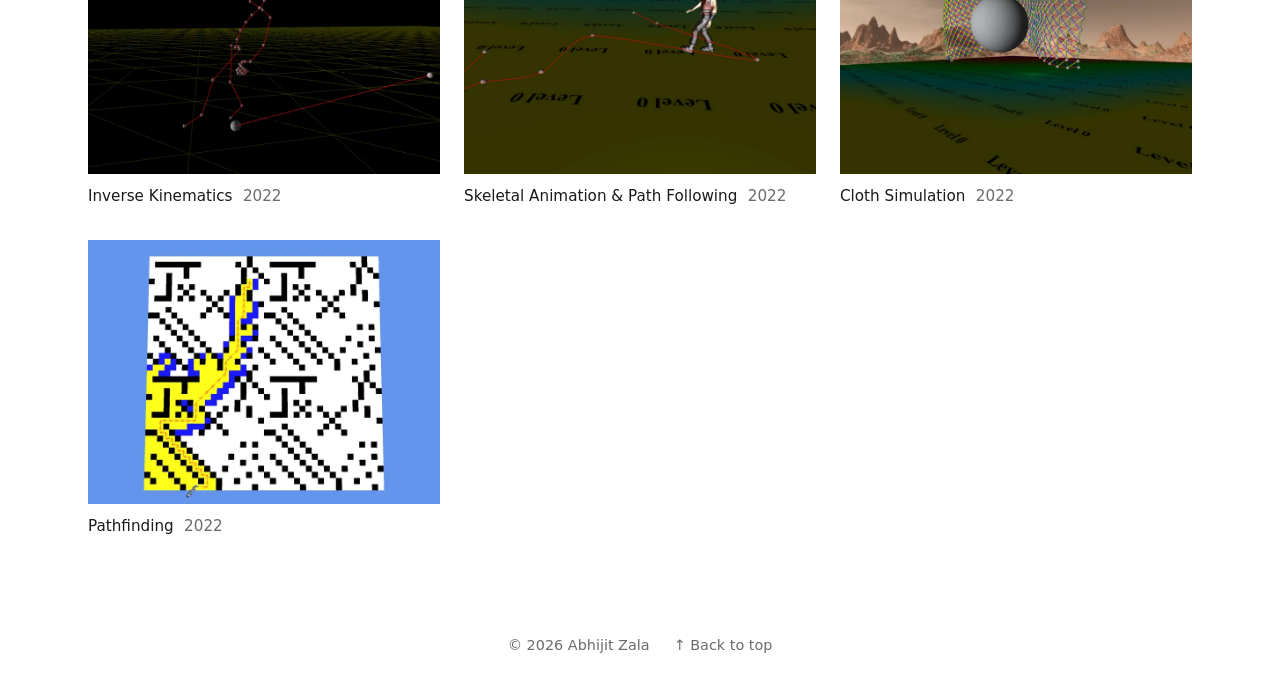
==== commit 8a05ed7b: "Update" ====
--- a/index.html
+++ b/index.html
@@ -40,7 +40,7 @@
     <section id="projects" class="projects" aria-labelledby="projects-title">
       <h2 id="projects-title">Projects</h2>
       <a class="card featured" href="minecraft-vibrant-visuals.html">
-        <span class="thumb"><img src="img/thumbs/minecraft-vibrant-visuals.webp" alt="" width="480" height="270" loading="eager" decoding="async"></span>
+        <span class="thumb"><img src="img/thumbs/minecraft-vibrant-visuals.webp" alt="" width="960" height="540" loading="eager" decoding="async"></span>
         <span class="card-text">
           <span class="caption">Minecraft: Vibrant Visuals <span class="year">2025</span></span>
           <span class="blurb">Minecraft Bedrock&#x27;s Vibrant Visuals graphical update.</span>
